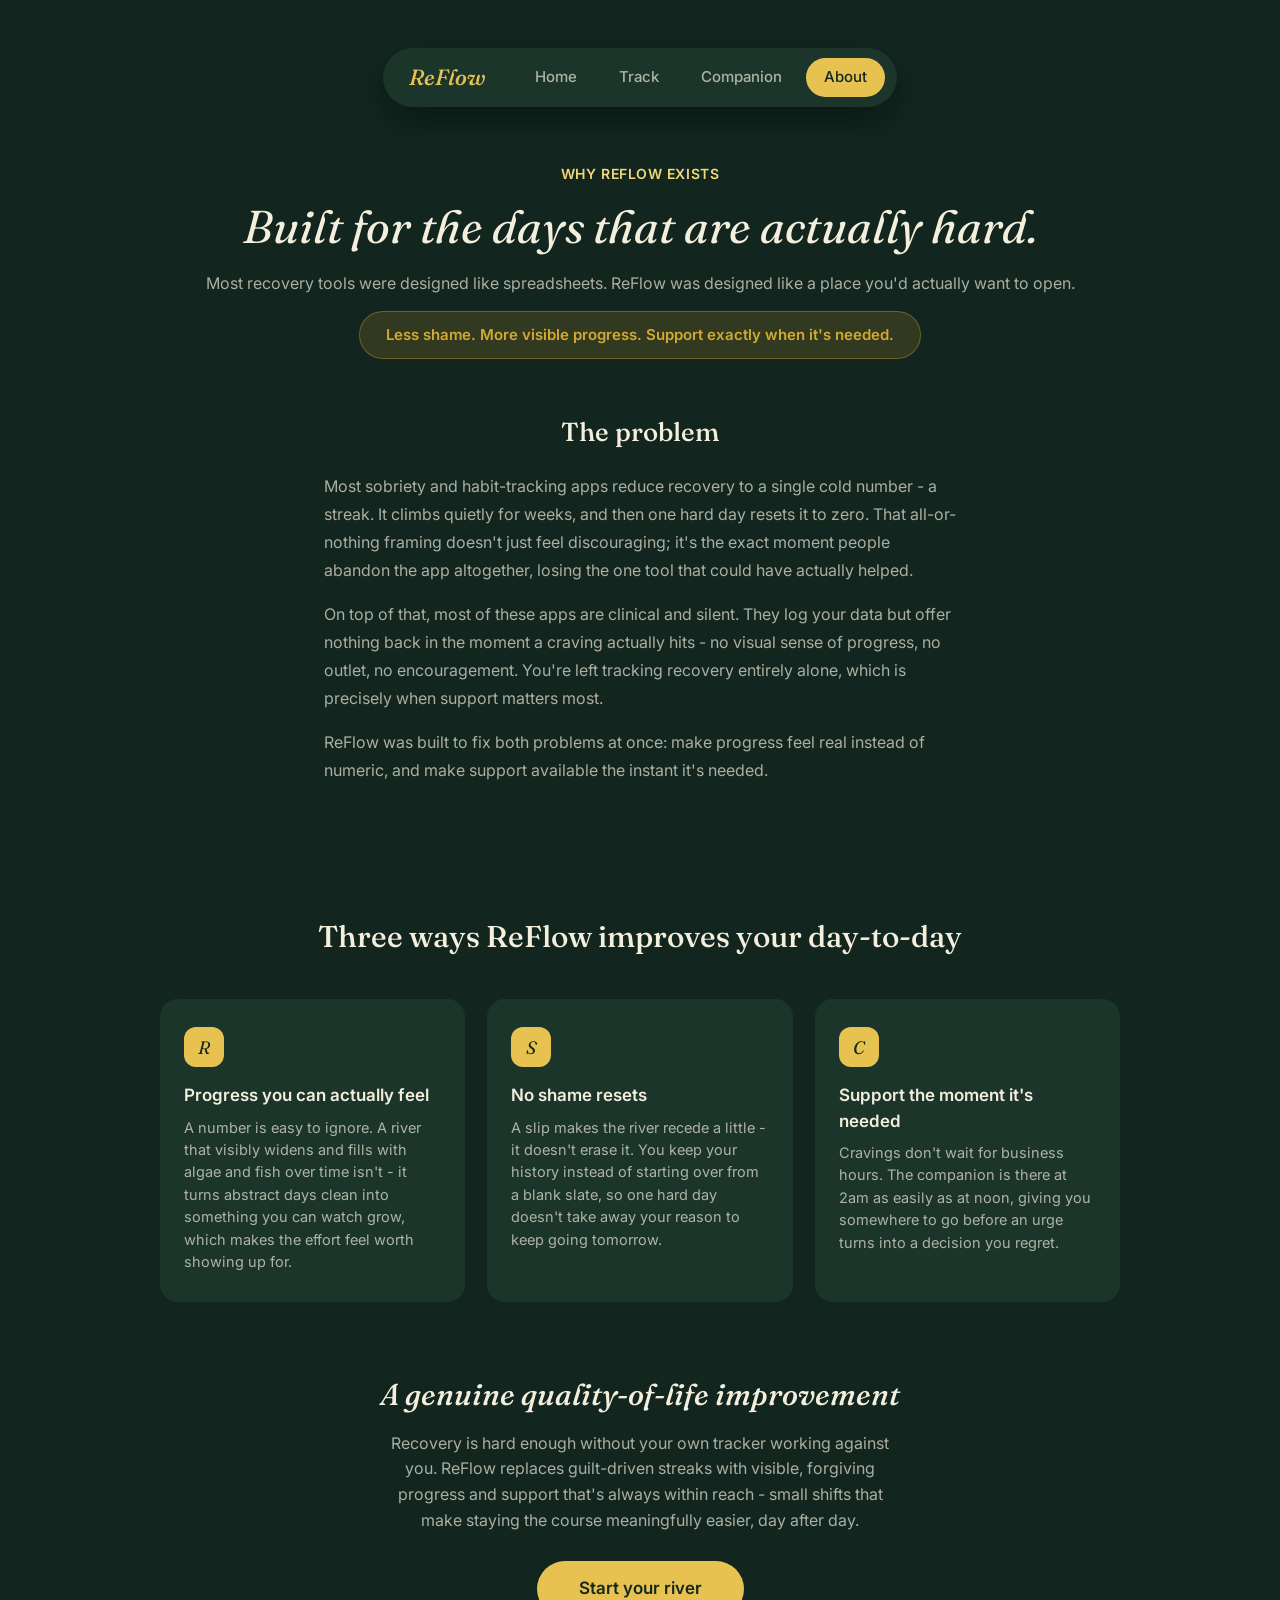
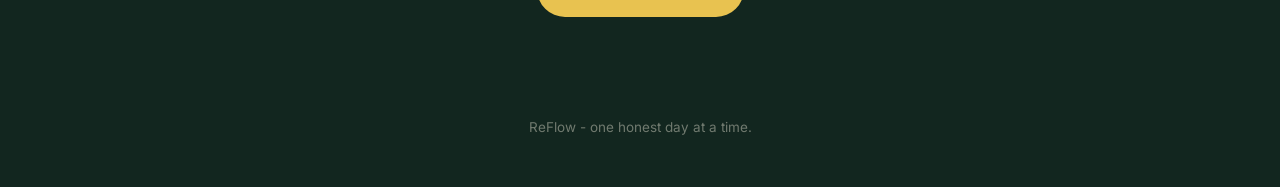
==== about.html @ 415fe125 "Deleted useless assets/ folder and added about.html to clearly state all QoL improvements" ====
<!DOCTYPE html>
<html lang="en">
<head>
    <meta charset="UTF-8">
    <meta name="viewport" content="width=device-width, initial-scale=1.0">
    <title>ReFlow - About</title>
    <link rel="icon" href="data:,">
    <link rel="stylesheet" href="style.css">
</head>
<body>
    <header class="wrap">
        <div class="nav-pill">
            <a class="brand" href="index.html">ReFlow</a>
            <nav>
                <ul>
                    <li><a href="index.html">Home</a></li>
                    <li><a href="track.html">Track</a></li>
                    <li><a href="ai.html">Companion</a></li>
                    <li class="active"><a href="about.html">About</a></li>
                </ul>
            </nav>
        </div>
    </header>

    <section class="tracker-hero wrap">
        <p class="eyebrow">Why ReFlow exists</p>
        <h1 class="chat-title">Built for the days that are actually hard.</h1>
        <p class="reason-line">Most recovery tools were designed like spreadsheets. ReFlow was designed like a place you'd actually want to open.</p>
    </section>

    <div class="qol-banner wrap">
        <p>Less shame. More visible progress. Support exactly when it's needed.</p>
    </div>

    <section class="about-problem wrap">
        <h2>The problem</h2>
        <p>Most sobriety and habit-tracking apps reduce recovery to a single cold number - a streak. It climbs quietly for weeks, and then one hard day resets it to zero. That all-or-nothing framing doesn't just feel discouraging; it's the exact moment people abandon the app altogether, losing the one tool that could have actually helped.</p>
        <p>On top of that, most of these apps are clinical and silent. They log your data but offer nothing back in the moment a craving actually hits - no visual sense of progress, no outlet, no encouragement. You're left tracking recovery entirely alone, which is precisely when support matters most.</p>
        <p>ReFlow was built to fix both problems at once: make progress feel real instead of numeric, and make support available the instant it's needed.</p>
    </section>

    <section class="features wrap">
        <h2>Three ways ReFlow improves your day-to-day</h2>
        <div class="feature-grid">
            <div class="feature-card">
                <div class="icon">R</div>
                <h3>Progress you can actually feel</h3>
                <p>A number is easy to ignore. A river that visibly widens and fills with algae and fish over time isn't - it turns abstract days clean into something you can watch grow, which makes the effort feel worth showing up for.</p>
            </div>
            <div class="feature-card">
                <div class="icon">S</div>
                <h3>No shame resets</h3>
                <p>A slip makes the river recede a little - it doesn't erase it. You keep your history instead of starting over from a blank slate, so one hard day doesn't take away your reason to keep going tomorrow.</p>
            </div>
            <div class="feature-card">
                <div class="icon">C</div>
                <h3>Support the moment it's needed</h3>
                <p>Cravings don't wait for business hours. The companion is there at 2am as easily as at noon, giving you somewhere to go before an urge turns into a decision you regret.</p>
            </div>
        </div>
    </section>

    <section class="about-closing wrap">
        <h2>A genuine quality-of-life improvement</h2>
        <p>Recovery is hard enough without your own tracker working against you. ReFlow replaces guilt-driven streaks with visible, forgiving progress and support that's always within reach - small shifts that make staying the course meaningfully easier, day after day.</p>
        <a class="cta-button" href="index.html">Start your river</a>
    </section>

    <footer>ReFlow - one honest day at a time.</footer>
</body>
</html>
---- style.css ----
@import url('https://fonts.googleapis.com/css2?family=Fraunces:ital,opsz,wght@0,9..144,300..700;1,9..144,400..600&family=Inter:wght@400;500;600;700&family=IBM+Plex+Mono:wght@500;600&display=swap');

:root {
    --paper: #12261f;
    --paper-deep: #1b352b;
    --ink: #f4efdd;
    --ink-soft: rgba(244, 239, 221, 0.68);
    --ink-faint: rgba(244, 239, 221, 0.42);
    --ink-on-accent: #14281f;
    --river-deep: #e8c250;
    --river-mid: #f2d879;
    --river-light: #f8e9b8;
    --ember: #d3a930;
    --ember-soft: rgba(211, 169, 48, 0.16);
    --line: rgba(244, 239, 221, 0.16);
    --radius-lg: 28px;
    --radius-md: 18px;
    --max-w: 960px;
}

* {
    margin: 0;
    padding: 0;
    box-sizing: border-box;
}

body {
    background: var(--paper);
    color: var(--ink);
    font-family: "Inter", sans-serif;
    line-height: 1.5;
    -webkit-font-smoothing: antialiased;
    overflow-x: hidden;
}

.wrap {
    max-width: var(--max-w);
    margin: 0 auto;
    padding: 0 24px;
}

/* ---------- header ---------- */

header {
    padding: 0;
}

.nav-pill {
    display: flex;
    align-items: center;
    gap: 32px;
    width: fit-content;
    max-width: 100%;
    margin: 48px auto 0;
    background: var(--paper-deep);
    padding: 10px 12px 10px 26px;
    border-radius: 999px;
    box-shadow: 0 14px 34px rgba(0, 0, 0, 0.35);
    position: sticky;
    top: 24px;
    z-index: 30;
    flex-wrap: wrap;
    justify-content: center;
}

.brand {
    font-family: "Fraunces", serif;
    font-style: italic;
    font-weight: 500;
    font-size: 22px;
    color: var(--river-deep);
    text-decoration: none;
    white-space: nowrap;
}

nav ul {
    display: flex;
    gap: 6px;
    list-style: none;
}

nav a {
    display: inline-block;
    padding: 8px 18px;
    border-radius: 999px;
    text-decoration: none;
    color: var(--ink-soft);
    font-weight: 500;
    font-size: 15px;
    transition: background 0.2s ease, color 0.2s ease;
}

nav a:hover {
    background: rgba(244, 239, 221, 0.08);
    color: var(--ink);
}

nav li.active a {
    background: var(--river-deep);
    color: var(--ink-on-accent);
}

/* ---------- hero ---------- */

.hero {
    padding: 72px 0 30px;
    display: grid;
    grid-template-columns: 1.15fr 0.85fr;
    align-items: center;
    gap: 40px;
    text-align: left;
}

.hero-visual {
    justify-self: center;
}

.hero-visual svg {
    width: 100%;
    max-width: 300px;
    height: auto;
}

.hero h1 {
    font-family: "Fraunces", serif;
    font-weight: 400;
    font-size: clamp(38px, 6vw, 66px);
    line-height: 1.05;
    letter-spacing: -0.01em;
    color: var(--ink);
}

.hero h1 em {
    color: var(--river-deep);
    font-style: italic;
}

.hero p {
    margin-top: 18px;
    font-size: 18px;
    color: var(--ink-soft);
    max-width: 440px;
}

.resume-banner {
    margin: 18px 0 0;
    display: inline-block;
    background: var(--ember-soft);
    border: 1px solid rgba(193, 102, 46, 0.35);
    color: var(--ember);
    padding: 9px 20px;
    border-radius: 999px;
    font-size: 14px;
    font-weight: 500;
}

.resume-banner a {
    color: var(--ember);
    text-decoration: underline;
}

/* ---------- form card ---------- */

.start-form {
    margin-top: 48px;
}

.form-card {
    background: var(--paper-deep);
    border-radius: var(--radius-lg);
    padding: 40px clamp(20px, 5vw, 56px);
    display: flex;
    flex-direction: column;
    gap: 26px;
}

.form-card h2 {
    font-family: "Fraunces", serif;
    font-weight: 500;
    font-size: 24px;
    text-align: center;
}

.field-row {
    display: flex;
    gap: 24px;
    flex-wrap: wrap;
}

.field {
    flex: 1 1 240px;
    text-align: left;
}

.field label {
    display: block;
    font-size: 14px;
    font-weight: 600;
    color: var(--ink-soft);
    margin-bottom: 8px;
}

.field input {
    width: 100%;
    padding: 14px 18px;
    border-radius: var(--radius-md);
    border: 1.5px solid var(--line);
    background: var(--paper);
    font-family: "Inter", sans-serif;
    font-size: 16px;
    color: var(--ink);
}

.field input::placeholder {
    color: var(--ink-faint);
}

.field input:focus {
    outline: none;
    border-color: var(--river-mid);
    box-shadow: 0 0 0 3px rgba(62, 122, 115, 0.15);
}

.cta-button {
    align-self: center;
    background: var(--river-deep);
    color: var(--ink-on-accent);
    border: none;
    padding: 15px 42px;
    border-radius: 999px;
    font-size: 17px;
    font-weight: 600;
    font-family: "Inter", sans-serif;
    cursor: pointer;
    transition: transform 0.2s ease, background 0.2s ease;
}

.cta-button:hover {
    background: var(--river-mid);
    transform: translateY(-2px);
}

.cta-button:focus-visible,
.field input:focus-visible {
    outline: 2px solid var(--river-deep);
    outline-offset: 2px;
}

/* ---------- features ---------- */

.features {
    padding: 80px 0 60px;
}

.features h2 {
    font-family: "Fraunces", serif;
    font-weight: 500;
    font-size: 30px;
    text-align: center;
    margin-bottom: 40px;
}

.feature-grid {
    display: grid;
    grid-template-columns: repeat(3, 1fr);
    gap: 22px;
}

.feature-card {
    background: var(--paper-deep);
    border-radius: var(--radius-md);
    padding: 28px 24px;
    text-align: left;
}

.feature-card .icon {
    width: 40px;
    height: 40px;
    border-radius: 12px;
    background: var(--river-deep);
    color: var(--ink-on-accent);
    display: flex;
    align-items: center;
    justify-content: center;
    font-family: "Fraunces", serif;
    font-style: italic;
    font-size: 18px;
    margin-bottom: 16px;
}

.feature-card h3 {
    font-size: 17px;
    font-weight: 600;
    margin-bottom: 8px;
}

.feature-card p {
    font-size: 14.5px;
    color: var(--ink-soft);
    line-height: 1.55;
}

footer {
    text-align: center;
    padding: 30px 0 50px;
    color: var(--ink-faint);
    font-size: 13.5px;
}

/* ---------- tracker page ---------- */

.tracker-hero {
    padding: 56px 0 10px;
    text-align: center;
}

.eyebrow {
    font-size: 14px;
    font-weight: 600;
    letter-spacing: 0.04em;
    text-transform: uppercase;
    color: var(--river-mid);
}

#addiction-name {
    font-family: "Fraunces", serif;
    font-weight: 400;
    font-style: italic;
    font-size: clamp(30px, 5.5vw, 46px);
    margin-top: 8px;
}

.reason-line {
    margin-top: 10px;
    color: var(--ink-soft);
    font-size: 16px;
}

.stat-row {
    display: flex;
    justify-content: center;
    align-items: flex-end;
    gap: clamp(18px, 5vw, 48px);
    margin: 42px 0 8px;
    flex-wrap: wrap;
}

.stat {
    text-align: center;
}

.stat .num {
    font-family: "IBM Plex Mono", monospace;
    font-weight: 600;
    font-variant-numeric: tabular-nums;
    color: var(--river-deep);
}

.stat.primary .num {
    font-size: clamp(56px, 12vw, 96px);
    line-height: 1;
}

.stat.secondary .num {
    font-size: clamp(26px, 5vw, 34px);
    color: var(--ink);
}

.stat .unit {
    display: block;
    margin-top: 6px;
    font-size: 13px;
    font-weight: 600;
    letter-spacing: 0.05em;
    text-transform: uppercase;
    color: var(--ink-faint);
}

/* ---------- full-bleed river band ---------- */

.river-band {
    width: 100vw;
    position: relative;
    left: 50%;
    transform: translateX(-50%);
    margin-top: 70px;
    padding: 50px 0 44px;
    display: flex;
    flex-direction: column;
    align-items: center;
}

.river-band-inner {
    text-align: center;
}

.river-band-inner h2 {
    font-family: "Fraunces", serif;
    font-weight: 500;
    font-size: 22px;
}

.river-message {
    margin-top: 6px;
    color: var(--river-mid);
    font-size: 15px;
    min-height: 20px;
}

.river-svg-full {
    width: 100%;
    height: clamp(280px, 42vh, 460px);
    display: block;
    margin: 30px 0;
}

#riverPath {
    transition: stroke-width 1s ease;
}

#riverGlow {
    transition: stroke-width 1s ease;
}

.milestone {
    transition: opacity 1.4s ease;
}

@keyframes riverFlowMotion {
    to {
        stroke-dashoffset: -60;
    }
}

#riverFlow {
    animation: riverFlowMotion 3.5s linear infinite;
}

@media (prefers-reduced-motion: reduce) {
    #riverFlow {
        animation: none;
    }
}

.river-band-inner .river-footer-note {
    font-size: 13.5px;
    color: var(--ink-faint);
    max-width: 420px;
    margin: 0 auto;
}

.river-band-inner .slip-button {
    margin-top: 16px;
}

.slip-button {
    background: transparent;
    color: var(--ember);
    border: 1.5px solid var(--ember);
    padding: 10px 26px;
    border-radius: 999px;
    font-size: 14px;
    font-weight: 600;
    cursor: pointer;
    transition: background 0.2s ease, color 0.2s ease;
}

.slip-button:hover {
    background: var(--ember);
    color: var(--paper);
}

/* ---------- chat / companion page ---------- */

.chat-title {
    font-family: "Fraunces", serif;
    font-weight: 400;
    font-style: italic;
    font-size: clamp(30px, 5.5vw, 46px);
    margin-top: 8px;
}

.sr-only {
    position: absolute;
    width: 1px;
    height: 1px;
    overflow: hidden;
    clip: rect(0, 0, 0, 0);
    white-space: nowrap;
}

.chat-section {
    padding: 36px 0 70px;
}

.chat-card {
    background: var(--paper-deep);
    border-radius: var(--radius-lg);
    padding: clamp(16px, 3vw, 28px);
    display: flex;
    flex-direction: column;
}

.chat-messages {
    display: flex;
    flex-direction: column;
    gap: 12px;
    height: min(48vh, 460px);
    min-height: 260px;
    overflow-y: auto;
    padding: 8px 6px 12px;
    scroll-behavior: smooth;
}

.msg {
    max-width: 75%;
    padding: 12px 18px;
    border-radius: 20px;
    font-size: 15px;
    line-height: 1.5;
    white-space: pre-wrap;
    word-break: break-word;
}

.msg-ai {
    align-self: flex-start;
    background: var(--paper);
    color: var(--ink);
    border-bottom-left-radius: 6px;
}

.msg-user {
    align-self: flex-end;
    background: var(--river-deep);
    color: var(--ink-on-accent);
    border-bottom-right-radius: 6px;
}

@keyframes msgEnter {
    from {
        opacity: 0;
        transform: translateY(6px);
    }
    to {
        opacity: 1;
        transform: translateY(0);
    }
}

.msg-enter {
    animation: msgEnter 0.25s ease;
}

.chat-typing {
    align-self: flex-start;
    display: flex;
    gap: 5px;
    padding: 12px 16px;
    margin: 0 6px 8px;
}

.chat-typing span {
    width: 7px;
    height: 7px;
    border-radius: 50%;
    background: var(--ink-faint);
    animation: typingBounce 1.1s ease-in-out infinite;
}

.chat-typing span:nth-child(2) {
    animation-delay: 0.15s;
}

.chat-typing span:nth-child(3) {
    animation-delay: 0.3s;
}

@keyframes typingBounce {
    0%, 60%, 100% {
        transform: translateY(0);
        opacity: 0.5;
    }
    30% {
        transform: translateY(-5px);
        opacity: 1;
    }
}

.chat-input-row {
    display: flex;
    gap: 10px;
    margin-top: 10px;
    padding-top: 14px;
    border-top: 1px solid var(--line);
}

.chat-input-row input {
    flex: 1;
    padding: 13px 18px;
    border-radius: 999px;
    border: 1.5px solid var(--line);
    background: var(--paper);
    color: var(--ink);
    font-family: "Inter", sans-serif;
    font-size: 15px;
}

.chat-input-row input::placeholder {
    color: var(--ink-faint);
}

.chat-input-row input:focus {
    outline: none;
    border-color: var(--river-mid);
    box-shadow: 0 0 0 3px rgba(232, 194, 80, 0.15);
}

.send-button {
    background: var(--river-deep);
    color: var(--ink-on-accent);
    border: none;
    padding: 0 26px;
    border-radius: 999px;
    font-size: 15px;
    font-weight: 600;
    font-family: "Inter", sans-serif;
    cursor: pointer;
    transition: background 0.2s ease, transform 0.2s ease;
}

.send-button:hover {
    background: var(--river-mid);
    transform: translateY(-1px);
}

.chat-actions {
    display: flex;
    align-items: center;
    justify-content: space-between;
    gap: 14px;
    margin-top: 14px;
    flex-wrap: wrap;
}

.clear-button {
    background: transparent;
    color: var(--ink-soft);
    border: 1.5px solid var(--line);
    padding: 8px 18px;
    border-radius: 999px;
    font-size: 13.5px;
    font-weight: 600;
    cursor: pointer;
    transition: background 0.2s ease, color 0.2s ease;
}

.clear-button:hover {
    background: rgba(244, 239, 221, 0.08);
    color: var(--ink);
}

.chat-disclaimer {
    font-size: 12.5px;
    color: var(--ink-faint);
}

.send-button:focus-visible,
.clear-button:focus-visible,
.chat-input-row input:focus-visible {
    outline: 2px solid var(--river-deep);
    outline-offset: 2px;
}

/* ---------- responsive ---------- */

@media (max-width: 720px) {
    .feature-grid {
        grid-template-columns: 1fr;
    }
    .field-row {
        flex-direction: column;
        gap: 18px;
    }
    .hero {
        grid-template-columns: 1fr;
        text-align: center;
        padding-top: 44px;
    }
    .hero-text p,
    .hero-text .resume-banner {
        margin-left: auto;
        margin-right: auto;
    }
    .hero-visual {
        order: -1;
    }
    .hero-visual svg {
        max-width: 200px;
    }
    .tracker-hero {
        padding-top: 40px;
    }
    .river-band {
        margin-top: 44px;
        padding: 36px 0 32px;
    }
    .river-svg-full {
        height: clamp(220px, 34vh, 320px);
        margin: 22px 0;
    }
    .stat-row {
        justify-content: center;
    }
    .stat {
        text-align: center;
    }
    .nav-pill {
        margin-top: 28px;
        gap: 18px;
    }
}

/* ---------- about page ---------- */

.qol-banner {
    text-align: center;
    margin: 6px auto 44px;
}

.qol-banner p {
    display: inline-block;
    background: var(--ember-soft);
    border: 1px solid rgba(211, 169, 48, 0.35);
    color: var(--ember);
    padding: 12px 26px;
    border-radius: 999px;
    font-size: 15px;
    font-weight: 600;
    max-width: 90%;
}

.about-problem {
    max-width: 680px;
    margin: 0 auto;
    padding: 10px 24px 50px;
}

.about-problem h2 {
    font-family: "Fraunces", serif;
    font-weight: 500;
    font-size: 26px;
    text-align: center;
    margin-bottom: 20px;
}

.about-problem p {
    color: var(--ink-soft);
    font-size: 16px;
    line-height: 1.75;
    margin-bottom: 16px;
}

.about-problem p:last-child {
    margin-bottom: 0;
}

.about-closing {
    text-align: center;
    padding: 10px 0 70px;
}

.about-closing h2 {
    font-family: "Fraunces", serif;
    font-weight: 500;
    font-style: italic;
    font-size: clamp(24px, 4vw, 30px);
}

.about-closing p {
    margin: 14px auto 0;
    color: var(--ink-soft);
    max-width: 520px;
    font-size: 16px;
    line-height: 1.6;
}

.about-closing .cta-button {
    display: inline-block;
    margin-top: 28px;
    text-decoration: none;
}
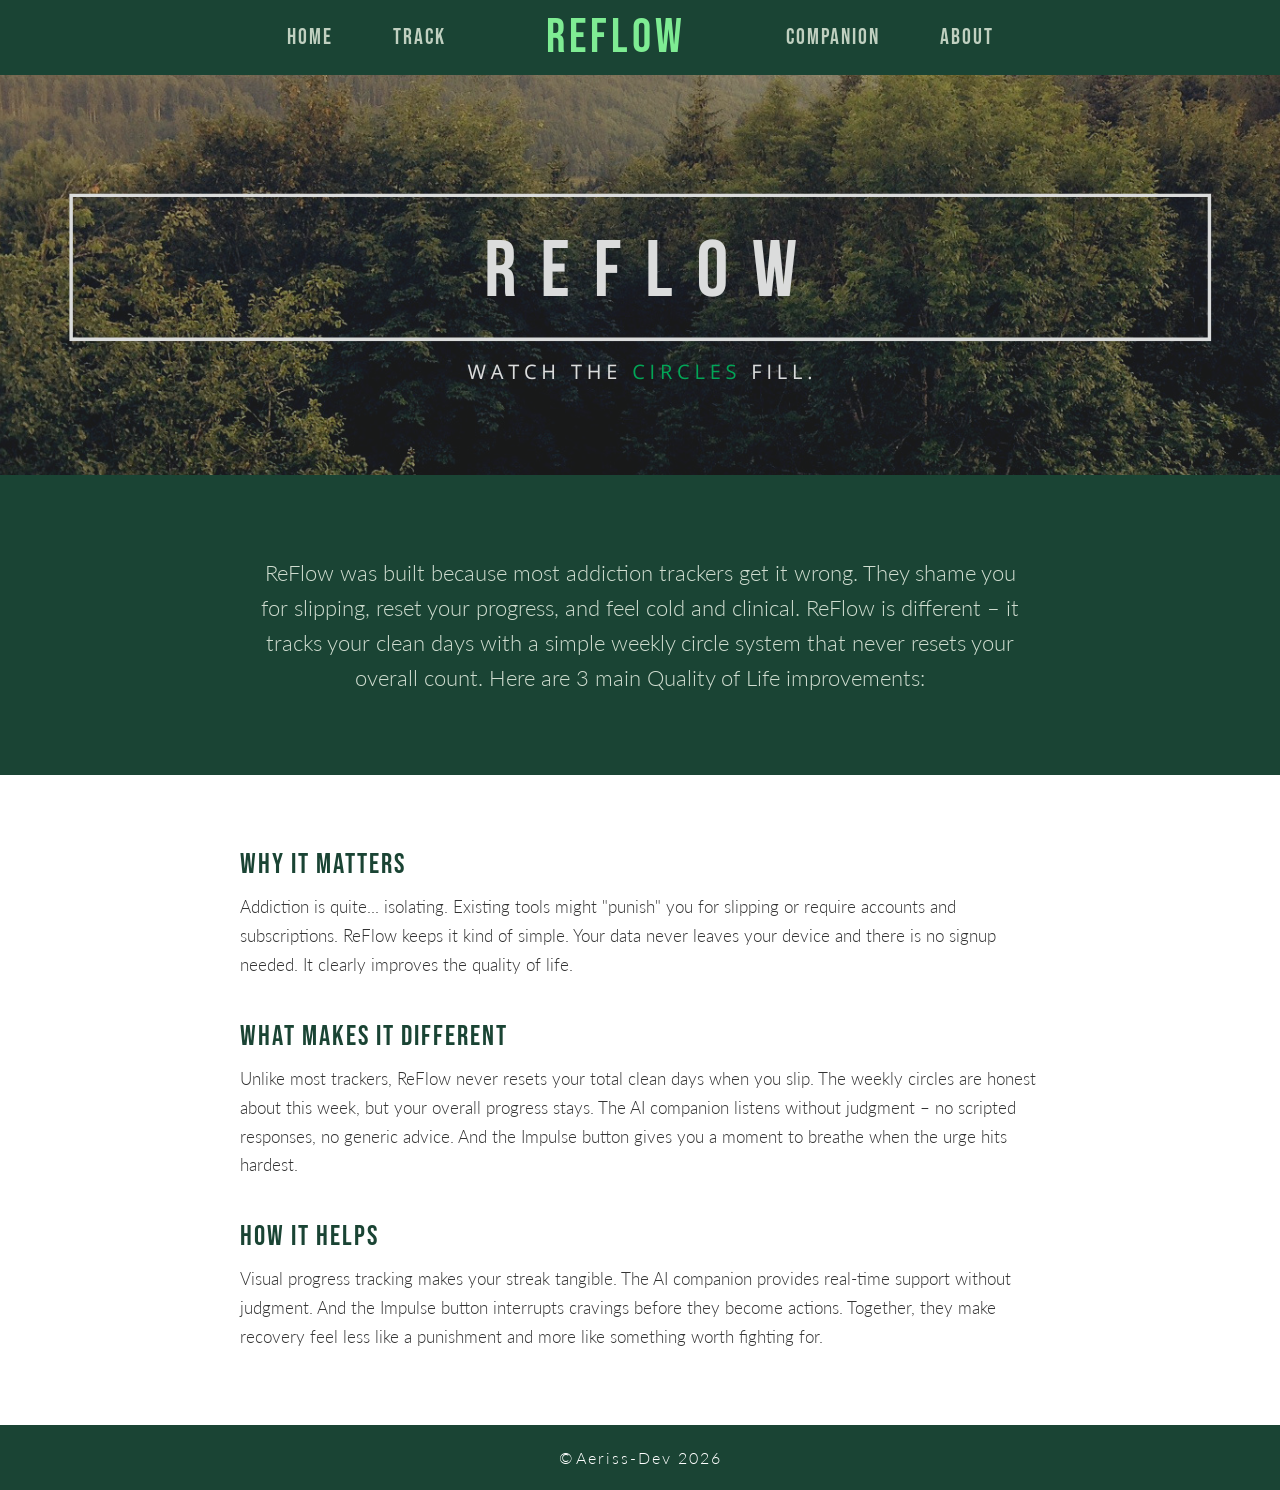
==== commit a307b6b2: "Completely changed the app UI, did it fully by myself without any AI usage. added circles for day co" ====
--- a/about.html
+++ b/about.html
@@ -4,68 +4,46 @@
     <meta charset="UTF-8">
     <meta name="viewport" content="width=device-width, initial-scale=1.0">
     <title>ReFlow - About</title>
-    <link rel="icon" href="data:,">
     <link rel="stylesheet" href="style.css">
 </head>
 <body>
-    <header class="wrap">
-        <div class="nav-pill">
-            <a class="brand" href="index.html">ReFlow</a>
-            <nav>
-                <ul>
-                    <li><a href="index.html">Home</a></li>
-                    <li><a href="track.html">Track</a></li>
-                    <li><a href="ai.html">Companion</a></li>
-                    <li class="active"><a href="about.html">About</a></li>
-                </ul>
-            </nav>
-        </div>
-    </header>
-
-    <section class="tracker-hero wrap">
-        <p class="eyebrow">Why ReFlow exists</p>
-        <h1 class="chat-title">Built for the days that are actually hard.</h1>
-        <p class="reason-line">Most recovery tools were designed like spreadsheets. ReFlow was designed like a place you'd actually want to open.</p>
-    </section>
-
-    <div class="qol-banner wrap">
-        <p>Less shame. More visible progress. Support exactly when it's needed.</p>
+    <nav>
+        <ul class="left-nav">
+            <li><a href="index.html">Home</a></li>
+            <li><a href="track.html">Track</a></li>
+        </ul>
+        <p><a href="index.html" class = "logo">REFLOW</a></p>
+        <ul class="right-nav">
+            <li><a href="ai.html">Companion</a></li>
+            <li><a href="about.html">About</a></li>
+        </ul>
+    </nav>
+    <div class="photo-container">
+        <img src="assets/addiction.png" alt="addiction banner">
     </div>
-
-    <section class="about-problem wrap">
-        <h2>The problem</h2>
-        <p>Most sobriety and habit-tracking apps reduce recovery to a single cold number - a streak. It climbs quietly for weeks, and then one hard day resets it to zero. That all-or-nothing framing doesn't just feel discouraging; it's the exact moment people abandon the app altogether, losing the one tool that could have actually helped.</p>
-        <p>On top of that, most of these apps are clinical and silent. They log your data but offer nothing back in the moment a craving actually hits - no visual sense of progress, no outlet, no encouragement. You're left tracking recovery entirely alone, which is precisely when support matters most.</p>
-        <p>ReFlow was built to fix both problems at once: make progress feel real instead of numeric, and make support available the instant it's needed.</p>
-    </section>
-
-    <section class="features wrap">
-        <h2>Three ways ReFlow improves your day-to-day</h2>
-        <div class="feature-grid">
-            <div class="feature-card">
-                <div class="icon">R</div>
-                <h3>Progress you can actually feel</h3>
-                <p>A number is easy to ignore. A river that visibly widens and fills with algae and fish over time isn't - it turns abstract days clean into something you can watch grow, which makes the effort feel worth showing up for.</p>
+    <div class="first-box">
+        <p class="description">
+            ReFlow was built because most addiction trackers get it wrong. They shame you for slipping, reset your progress, and feel cold and clinical. ReFlow is different – it tracks your clean days with a simple weekly circle system that never resets your overall count. Here are 3 main Quality of Life improvements:
+        </p>
+    </div>
+    <div class="second-box-about">
+        <div class="about-content">
+            <div class="about-section">
+                <h3>Why It Matters</h3>
+                <p>Addiction is quite... isolating. Existing tools might "punish" you for slipping or require accounts and subscriptions. ReFlow keeps it kind of simple. Your data never leaves your device and there is no signup needed. It clearly improves the quality of life.</p>
             </div>
-            <div class="feature-card">
-                <div class="icon">S</div>
-                <h3>No shame resets</h3>
-                <p>A slip makes the river recede a little - it doesn't erase it. You keep your history instead of starting over from a blank slate, so one hard day doesn't take away your reason to keep going tomorrow.</p>
+            <div class="about-section">
+                <h3>What Makes It Different</h3>
+                <p>Unlike most trackers, ReFlow never resets your total clean days when you slip. The weekly circles are honest about this week, but your overall progress stays. The AI companion listens without judgment – no scripted responses, no generic advice. And the Impulse button gives you a moment to breathe when the urge hits hardest.</p>
             </div>
-            <div class="feature-card">
-                <div class="icon">C</div>
-                <h3>Support the moment it's needed</h3>
-                <p>Cravings don't wait for business hours. The companion is there at 2am as easily as at noon, giving you somewhere to go before an urge turns into a decision you regret.</p>
+            <div class="about-section">
+                <h3>How It Helps</h3>
+                <p>Visual progress tracking makes your streak tangible. The AI companion provides real-time support without judgment. And the Impulse button interrupts cravings before they become actions. Together, they make recovery feel less like a punishment and more like something worth fighting for.</p>
             </div>
         </div>
-    </section>
-
-    <section class="about-closing wrap">
-        <h2>A genuine quality-of-life improvement</h2>
-        <p>Recovery is hard enough without your own tracker working against you. ReFlow replaces guilt-driven streaks with visible, forgiving progress and support that's always within reach - small shifts that make staying the course meaningfully easier, day after day.</p>
-        <a class="cta-button" href="index.html">Start your river</a>
-    </section>
-
-    <footer>ReFlow - one honest day at a time.</footer>
+    </div>
+    <footer>
+        &copy;&nbsp; <a href="https://github.com/aerissdev-dotcom" class="footer-a">Aeriss-Dev 2026</a>
+    </footer>
 </body>
 </html>
--- a/style.css
+++ b/style.css
@@ -1,22 +1,5 @@
-@import url('https://fonts.googleapis.com/css2?family=Fraunces:ital,opsz,wght@0,9..144,300..700;1,9..144,400..600&family=Inter:wght@400;500;600;700&family=IBM+Plex+Mono:wght@500;600&display=swap');
-
-:root {
-    --paper: #12261f;
-    --paper-deep: #1b352b;
-    --ink: #f4efdd;
-    --ink-soft: rgba(244, 239, 221, 0.68);
-    --ink-faint: rgba(244, 239, 221, 0.42);
-    --ink-on-accent: #14281f;
-    --river-deep: #e8c250;
-    --river-mid: #f2d879;
-    --river-light: #f8e9b8;
-    --ember: #d3a930;
-    --ember-soft: rgba(211, 169, 48, 0.16);
-    --line: rgba(244, 239, 221, 0.16);
-    --radius-lg: 28px;
-    --radius-md: 18px;
-    --max-w: 960px;
-}
+@import url('https://fonts.googleapis.com/css2?family=Bebas+Neue&display=swap');
+@import url('https://fonts.googleapis.com/css2?family=Lato:ital,wght@0,100;0,300;0,400;0,700;0,900;1,100;1,300;1,400;1,700;1,900&display=swap');
 
 * {
     margin: 0;
@@ -25,767 +8,496 @@
 }
 
 body {
-    background: var(--paper);
-    color: var(--ink);
-    font-family: "Inter", sans-serif;
-    line-height: 1.5;
-    -webkit-font-smoothing: antialiased;
-    overflow-x: hidden;
-}
-
-.wrap {
-    max-width: var(--max-w);
-    margin: 0 auto;
-    padding: 0 24px;
-}
-
-/* ---------- header ---------- */
-
-header {
-    padding: 0;
-}
-
-.nav-pill {
-    display: flex;
-    align-items: center;
-    gap: 32px;
-    width: fit-content;
-    max-width: 100%;
-    margin: 48px auto 0;
-    background: var(--paper-deep);
-    padding: 10px 12px 10px 26px;
-    border-radius: 999px;
-    box-shadow: 0 14px 34px rgba(0, 0, 0, 0.35);
-    position: sticky;
-    top: 24px;
-    z-index: 30;
+    background-color: #0f1a14;
+}
+
+nav {
+    width: 100%;
+    height: 75px;
+    background-color: #1a4434;
+    display: flex;
+    flex-direction: row;
+    justify-content: center;
+    align-items: center;
+    text-align: center;
+}
+
+.logo {
+    font-family: "Bebas Neue", sans-serif;
+    font-weight: 400;
+    font-style: normal;
+    color: rgb(126, 236, 147);
+    font-size: 48px;
+    justify-self: flex-start;
+    margin: 0 100px 0 100px;
+    letter-spacing: 4px;
+}
+
+.photo-container {
+    display: flex;
+}
+
+.photo-container img {
+    flex: 1;
+    width: 100%;
+    height: 400px;
+    object-fit: cover;
+    opacity: 0.85;
+}
+
+.first-box {
+    display: flex;
+    flex-direction: column;
+    justify-content: center;
+    align-items: center;
+    text-align: center;
+    width: 100%;
+    height: 300px;
+    padding: 80px 20%;
+    background-color: #1a4434;
+}
+
+.second-box {
+    display: flex;
+    width: 100%;
+    height: 550px;
+    padding: 80px 10%;
+    background-color: white;
+    flex-direction: column;
+    align-items: center;
+    gap: 50px;
+}
+
+.second-box-about {
+  display: flex;
+    width: 100%;
+    height: 650px;
+    padding: 30px 10%;
+    background-color: white;
+    flex-direction: column;
+    align-items: center;
+    justify-content: center;
+    gap: 50px;
+}
+
+.second-box-ai {
+  display: flex;
+    width: 100%;
+    height: 700px;
+    padding: 30px 10%;
+    background-color: white;
+    flex-direction: column;
+    align-items: center;
+}
+
+.description {
+    color: #d0ddd0;
+    text-align: center;
+    font-family: "Lato", sans-serif;
+    font-weight: 300;
+    font-style: normal;
+    font-size: 22px;
+    line-height: 1.6;
+    max-width: 800px;
+}
+
+.features {
+    display: flex;
+    flex-direction: row;
+    gap: 40px;
+    justify-content: center;
     flex-wrap: wrap;
-    justify-content: center;
-}
-
-.brand {
-    font-family: "Fraunces", serif;
-    font-style: italic;
-    font-weight: 500;
+}
+
+.feature-card {
+    background-color: #1a4434;
+    border: 1px solid #2a4a30;
+    border-radius: 6px;
+    padding: 40px 30px;
+    width: 300px;
+    height: 300px;
+    text-align: center;
+    display: flex;
+    flex-direction: column;
+    justify-content: center;
+    align-items: center;
+}
+
+.feature-icon {
+    font-size: 40px;
+    color: rgb(126, 236, 147);
+    display: block;
+    margin-bottom: 20px;
+}
+
+.feature-card h3 {
+    font-family: "Bebas Neue", sans-serif;
+    font-size: 26px;
+    font-weight: 400;
+    color: rgb(126, 236, 147);
+    margin-bottom: 15px;
+    letter-spacing: 2px;
+}
+
+.feature-card p {
+    font-family: "Lato", sans-serif;
+    font-size: 16px;
+    font-weight: 300;
+    color: #a0b0a0;
+    letter-spacing: 0.5px;
+}
+
+.cta-button {
+    background-color: #1a4434;
+    color: white;
+    font-family: "Bebas Neue", sans-serif;
+    font-size: 28px;
+    font-weight: 400;
+    padding: 15px 60px;
+    border-radius: 4px;
+    text-decoration: none;
+    letter-spacing: 3px;
+    transition: background-color 0.2s;
+}
+
+.cta-button:hover {
+    background-color: #1e4f3c;
+}
+
+ul {
+    display: flex;
+    flex-direction: row;
+    gap: 60px;
+}
+
+li {
+    list-style: none;
+}
+
+a {
+    text-decoration: none;
+    color: #c0d0c0;
+    font-family: "Bebas Neue", sans-serif;
+    font-weight: 100;
+    font-style: normal;
     font-size: 22px;
-    color: var(--river-deep);
+    letter-spacing: 2px;
+    transition: color 0.2s;
+}
+
+a:hover {
+    color: rgb(126, 236, 147);
+}
+
+footer {
+
+  width: 100%;
+  height: 65px;
+  background-color: #1a4434;
+  font-family: "Lato", sans-serif;
+    font-size: 16px;
+    font-weight: 300;
+    text-align: center;
+    display: flex;
+    color: white;
+    justify-content: center;
+    align-items: center;
+}
+
+.footer-a {
+  font-family: "Lato", sans-serif;
+    font-size: 16px;
+    font-weight: 300;
+    color: white;
+}
+
+.week-circles {
+    display: flex;
+    gap: 20px;
+    justify-content: center;
+}
+
+.circle {
+    width: 50px;
+    height: 50px;
+    border-radius: 50%;
+    border: 2px solid #1a4434;
+    background-color: transparent;
+}
+
+.circle.filled {
+    background-color: rgb(71, 145, 85);
+    border-color: #1a4434;
+}
+
+.streak-info {
+    text-align: center;
+    font-family: "Lato", sans-serif;
+    color: #1a4434;
+    margin-top: 20px;
+}
+
+.streak-count {
+    font-size: 28px;
+    font-weight: 700;
+}
+
+.streak-total {
+    font-size: 16px;
+    font-weight: 300;
+    color: #666;
+    margin-top: 5px;
+}
+
+.action-buttons {
+    display: flex;
+    gap: 20px;
+    justify-content: center;
+    margin-top: 30px;
+}
+
+.slip-btn:hover {
+  background-color: #1a4434;
+  color: white;
+}
+
+.clean-btn {
+    background-color: #1a4434;
+    color: white;
+    font-family: "Bebas Neue", sans-serif;
+    font-size: 28px;
+    font-weight: 400;
+    padding: 15px 60px;
+    border-radius: 4px;
     text-decoration: none;
-    white-space: nowrap;
-}
-
-nav ul {
-    display: flex;
-    gap: 6px;
-    list-style: none;
-}
-
-nav a {
-    display: inline-block;
-    padding: 8px 18px;
-    border-radius: 999px;
-    text-decoration: none;
-    color: var(--ink-soft);
-    font-weight: 500;
+    letter-spacing: 3px;
+    transition: background-color 0.2s;
+    border: none;
+    cursor: pointer;
+}
+
+.clean-btn:hover {
+    background-color: #1e4f3c;
+    color: rgb(126, 236, 147);
+
+}
+
+.slip-btn {
+    background-color: transparent;
+    color: #1a4434;
+    border: 2px solid #1a4434;
+    padding: 12px 30px;
+    border-radius: 4px;
+    font-family: "Bebas Neue", sans-serif;
+    font-size: 20px;
+    letter-spacing: 2px;
+    cursor: pointer;
+}
+
+.impulse-btn {
+    background-color: rgb(77, 182, 96);
+    color: #0f1a14;
+    border: none;
+    padding: 15px 50px;
+    border-radius: 4px;
+    font-family: "Bebas Neue", sans-serif;
+    font-size: 24px;
+    letter-spacing: 3px;
+    cursor: help;
+}
+
+.impulse-btn:hover {
+  background-color: darkred;
+  color: white;
+}
+
+.counter {
+  display: flex;
+  flex-direction: row;
+  gap: 50px;
+  margin-top: 70px;
+  font-family: "Bebas Neue", sans-serif;
+    font-size: 40px;
+    letter-spacing: 3px;
+    color: lightgreen;
+}
+
+span {
+  font-size: 20px;
+  color: white;
+}
+.about-content {
+    max-width: 800px;
+    display: flex;
+    justify-content: center;  
+    align-items: center;
+    flex-direction: column;
+    gap: 40px;
+}
+
+.about-section h3 {
+    font-family: "Bebas Neue", sans-serif;
+    font-size: 28px;
+    font-weight: 400;
+    color: #1a4434;
+    margin-bottom: 12px;
+    letter-spacing: 2px;
+}
+
+.about-section p {
+    font-family: "Lato", sans-serif;
+    font-size: 17px;
+    font-weight: 300;
+    color: #333;
+    line-height: 1.7;
+}
+
+.breathe-overlay {
+    position: fixed;
+    top: 0;
+    left: 0;
+    width: 100%;
+    height: 100vh;
+    background-color: #143629;
+    display: flex;
+    justify-content: center;
+    align-items: center;
+    z-index: 9999;
+    animation: fadeIn 0.8s ease;
+}
+
+.breathe-text {
+    font-family: 'Bebas Neue', sans-serif;
+    font-size: 80px;
+    color: #7f9a8c;
+    letter-spacing: 8px;
+    animation: breathe 10s ease-in-out infinite;
+}
+
+@keyframes fadeIn {
+    from { opacity: 0; }
+    to { opacity: 1; }
+}
+
+@keyframes breathe {
+    0%, 100% { transform: scale(1); }
+    50% { transform: scale(1.2); }
+}
+
+.chat-container {
+    width: 100%;
+    max-width: 750px;
+    height: 100%;
+    display: flex;
+    flex-direction: column;
+}
+
+.chat-messages {
+    flex: 1;
+    overflow-y: auto;
+    display: flex;
+    flex-direction: column;
+    gap: 14px;
+    padding: 25px;
+    background-color: #f8faf8;
+    border: 1px solid #c8d6c8;
+    border-radius: 8px;
+}
+
+.msg {
+    max-width: 70%;
+    padding: 14px 18px;
+    border-radius: 12px;
+    font-family: "Lato", sans-serif;
     font-size: 15px;
-    transition: background 0.2s ease, color 0.2s ease;
-}
-
-nav a:hover {
-    background: rgba(244, 239, 221, 0.08);
-    color: var(--ink);
-}
-
-nav li.active a {
-    background: var(--river-deep);
-    color: var(--ink-on-accent);
-}
-
-/* ---------- hero ---------- */
-
-.hero {
-    padding: 72px 0 30px;
-    display: grid;
-    grid-template-columns: 1.15fr 0.85fr;
-    align-items: center;
-    gap: 40px;
-    text-align: left;
-}
-
-.hero-visual {
-    justify-self: center;
-}
-
-.hero-visual svg {
-    width: 100%;
-    max-width: 300px;
-    height: auto;
-}
-
-.hero h1 {
-    font-family: "Fraunces", serif;
-    font-weight: 400;
-    font-size: clamp(38px, 6vw, 66px);
-    line-height: 1.05;
-    letter-spacing: -0.01em;
-    color: var(--ink);
-}
-
-.hero h1 em {
-    color: var(--river-deep);
-    font-style: italic;
-}
-
-.hero p {
-    margin-top: 18px;
-    font-size: 18px;
-    color: var(--ink-soft);
-    max-width: 440px;
-}
-
-.resume-banner {
-    margin: 18px 0 0;
-    display: inline-block;
-    background: var(--ember-soft);
-    border: 1px solid rgba(193, 102, 46, 0.35);
-    color: var(--ember);
-    padding: 9px 20px;
-    border-radius: 999px;
-    font-size: 14px;
-    font-weight: 500;
-}
-
-.resume-banner a {
-    color: var(--ember);
-    text-decoration: underline;
-}
-
-/* ---------- form card ---------- */
-
-.start-form {
-    margin-top: 48px;
-}
-
-.form-card {
-    background: var(--paper-deep);
-    border-radius: var(--radius-lg);
-    padding: 40px clamp(20px, 5vw, 56px);
-    display: flex;
-    flex-direction: column;
-    gap: 26px;
-}
-
-.form-card h2 {
-    font-family: "Fraunces", serif;
-    font-weight: 500;
-    font-size: 24px;
-    text-align: center;
-}
-
-.field-row {
-    display: flex;
-    gap: 24px;
-    flex-wrap: wrap;
-}
-
-.field {
-    flex: 1 1 240px;
-    text-align: left;
-}
-
-.field label {
-    display: block;
-    font-size: 14px;
-    font-weight: 600;
-    color: var(--ink-soft);
-    margin-bottom: 8px;
-}
-
-.field input {
-    width: 100%;
-    padding: 14px 18px;
-    border-radius: var(--radius-md);
-    border: 1.5px solid var(--line);
-    background: var(--paper);
-    font-family: "Inter", sans-serif;
-    font-size: 16px;
-    color: var(--ink);
-}
-
-.field input::placeholder {
-    color: var(--ink-faint);
-}
-
-.field input:focus {
-    outline: none;
-    border-color: var(--river-mid);
-    box-shadow: 0 0 0 3px rgba(62, 122, 115, 0.15);
-}
-
-.cta-button {
-    align-self: center;
-    background: var(--river-deep);
-    color: var(--ink-on-accent);
-    border: none;
-    padding: 15px 42px;
-    border-radius: 999px;
-    font-size: 17px;
-    font-weight: 600;
-    font-family: "Inter", sans-serif;
-    cursor: pointer;
-    transition: transform 0.2s ease, background 0.2s ease;
-}
-
-.cta-button:hover {
-    background: var(--river-mid);
-    transform: translateY(-2px);
-}
-
-.cta-button:focus-visible,
-.field input:focus-visible {
-    outline: 2px solid var(--river-deep);
-    outline-offset: 2px;
-}
-
-/* ---------- features ---------- */
-
-.features {
-    padding: 80px 0 60px;
-}
-
-.features h2 {
-    font-family: "Fraunces", serif;
-    font-weight: 500;
-    font-size: 30px;
-    text-align: center;
-    margin-bottom: 40px;
-}
-
-.feature-grid {
-    display: grid;
-    grid-template-columns: repeat(3, 1fr);
-    gap: 22px;
-}
-
-.feature-card {
-    background: var(--paper-deep);
-    border-radius: var(--radius-md);
-    padding: 28px 24px;
-    text-align: left;
-}
-
-.feature-card .icon {
-    width: 40px;
-    height: 40px;
-    border-radius: 12px;
-    background: var(--river-deep);
-    color: var(--ink-on-accent);
-    display: flex;
-    align-items: center;
-    justify-content: center;
-    font-family: "Fraunces", serif;
-    font-style: italic;
-    font-size: 18px;
-    margin-bottom: 16px;
-}
-
-.feature-card h3 {
-    font-size: 17px;
-    font-weight: 600;
-    margin-bottom: 8px;
-}
-
-.feature-card p {
-    font-size: 14.5px;
-    color: var(--ink-soft);
-    line-height: 1.55;
-}
-
-footer {
-    text-align: center;
-    padding: 30px 0 50px;
-    color: var(--ink-faint);
-    font-size: 13.5px;
-}
-
-/* ---------- tracker page ---------- */
-
-.tracker-hero {
-    padding: 56px 0 10px;
-    text-align: center;
-}
-
-.eyebrow {
-    font-size: 14px;
-    font-weight: 600;
-    letter-spacing: 0.04em;
-    text-transform: uppercase;
-    color: var(--river-mid);
-}
-
-#addiction-name {
-    font-family: "Fraunces", serif;
-    font-weight: 400;
-    font-style: italic;
-    font-size: clamp(30px, 5.5vw, 46px);
-    margin-top: 8px;
-}
-
-.reason-line {
-    margin-top: 10px;
-    color: var(--ink-soft);
-    font-size: 16px;
-}
-
-.stat-row {
-    display: flex;
-    justify-content: center;
-    align-items: flex-end;
-    gap: clamp(18px, 5vw, 48px);
-    margin: 42px 0 8px;
-    flex-wrap: wrap;
-}
-
-.stat {
-    text-align: center;
-}
-
-.stat .num {
-    font-family: "IBM Plex Mono", monospace;
-    font-weight: 600;
-    font-variant-numeric: tabular-nums;
-    color: var(--river-deep);
-}
-
-.stat.primary .num {
-    font-size: clamp(56px, 12vw, 96px);
-    line-height: 1;
-}
-
-.stat.secondary .num {
-    font-size: clamp(26px, 5vw, 34px);
-    color: var(--ink);
-}
-
-.stat .unit {
-    display: block;
-    margin-top: 6px;
-    font-size: 13px;
-    font-weight: 600;
-    letter-spacing: 0.05em;
-    text-transform: uppercase;
-    color: var(--ink-faint);
-}
-
-/* ---------- full-bleed river band ---------- */
-
-.river-band {
-    width: 100vw;
-    position: relative;
-    left: 50%;
-    transform: translateX(-50%);
-    margin-top: 70px;
-    padding: 50px 0 44px;
-    display: flex;
-    flex-direction: column;
-    align-items: center;
-}
-
-.river-band-inner {
-    text-align: center;
-}
-
-.river-band-inner h2 {
-    font-family: "Fraunces", serif;
-    font-weight: 500;
-    font-size: 22px;
-}
-
-.river-message {
-    margin-top: 6px;
-    color: var(--river-mid);
-    font-size: 15px;
-    min-height: 20px;
-}
-
-.river-svg-full {
-    width: 100%;
-    height: clamp(280px, 42vh, 460px);
-    display: block;
-    margin: 30px 0;
-}
-
-#riverPath {
-    transition: stroke-width 1s ease;
-}
-
-#riverGlow {
-    transition: stroke-width 1s ease;
-}
-
-.milestone {
-    transition: opacity 1.4s ease;
-}
-
-@keyframes riverFlowMotion {
-    to {
-        stroke-dashoffset: -60;
-    }
-}
-
-#riverFlow {
-    animation: riverFlowMotion 3.5s linear infinite;
-}
-
-@media (prefers-reduced-motion: reduce) {
-    #riverFlow {
-        animation: none;
-    }
-}
-
-.river-band-inner .river-footer-note {
-    font-size: 13.5px;
-    color: var(--ink-faint);
-    max-width: 420px;
-    margin: 0 auto;
-}
-
-.river-band-inner .slip-button {
-    margin-top: 16px;
-}
-
-.slip-button {
-    background: transparent;
-    color: var(--ember);
-    border: 1.5px solid var(--ember);
-    padding: 10px 26px;
-    border-radius: 999px;
-    font-size: 14px;
-    font-weight: 600;
-    cursor: pointer;
-    transition: background 0.2s ease, color 0.2s ease;
-}
-
-.slip-button:hover {
-    background: var(--ember);
-    color: var(--paper);
-}
-
-/* ---------- chat / companion page ---------- */
-
-.chat-title {
-    font-family: "Fraunces", serif;
-    font-weight: 400;
-    font-style: italic;
-    font-size: clamp(30px, 5.5vw, 46px);
-    margin-top: 8px;
-}
-
-.sr-only {
-    position: absolute;
-    width: 1px;
-    height: 1px;
-    overflow: hidden;
-    clip: rect(0, 0, 0, 0);
-    white-space: nowrap;
-}
-
-.chat-section {
-    padding: 36px 0 70px;
-}
-
-.chat-card {
-    background: var(--paper-deep);
-    border-radius: var(--radius-lg);
-    padding: clamp(16px, 3vw, 28px);
-    display: flex;
-    flex-direction: column;
-}
-
-.chat-messages {
-    display: flex;
-    flex-direction: column;
-    gap: 12px;
-    height: min(48vh, 460px);
-    min-height: 260px;
-    overflow-y: auto;
-    padding: 8px 6px 12px;
-    scroll-behavior: smooth;
-}
-
-.msg {
-    max-width: 75%;
-    padding: 12px 18px;
-    border-radius: 20px;
-    font-size: 15px;
-    line-height: 1.5;
-    white-space: pre-wrap;
-    word-break: break-word;
+    font-weight: 300;
+    line-height: 1.6;
+    word-wrap: break-word;
+}
+
+.msg-user {
+    align-self: flex-end;
+    background-color: #1a4434;
+    color: white;
 }
 
 .msg-ai {
     align-self: flex-start;
-    background: var(--paper);
-    color: var(--ink);
-    border-bottom-left-radius: 6px;
-}
-
-.msg-user {
-    align-self: flex-end;
-    background: var(--river-deep);
-    color: var(--ink-on-accent);
-    border-bottom-right-radius: 6px;
-}
-
-@keyframes msgEnter {
-    from {
-        opacity: 0;
-        transform: translateY(6px);
-    }
-    to {
-        opacity: 1;
-        transform: translateY(0);
-    }
+    background-color: white;
+    color: #1a4434;
+    border: 1px solid #d8e4d8;
 }
 
 .msg-enter {
-    animation: msgEnter 0.25s ease;
+    animation: fadeIn 0.3s ease;
 }
 
 .chat-typing {
-    align-self: flex-start;
-    display: flex;
-    gap: 5px;
-    padding: 12px 16px;
-    margin: 0 6px 8px;
+    display: flex;
+    gap: 6px;
+    padding: 10px 20px;
 }
 
 .chat-typing span {
-    width: 7px;
-    height: 7px;
+    width: 8px;
+    height: 8px;
     border-radius: 50%;
-    background: var(--ink-faint);
-    animation: typingBounce 1.1s ease-in-out infinite;
+    background-color: #1a4434;
+    animation: blink 1.2s ease-in-out infinite;
 }
 
 .chat-typing span:nth-child(2) {
-    animation-delay: 0.15s;
+    animation-delay: 0.2s;
 }
 
 .chat-typing span:nth-child(3) {
-    animation-delay: 0.3s;
-}
-
-@keyframes typingBounce {
-    0%, 60%, 100% {
-        transform: translateY(0);
-        opacity: 0.5;
-    }
-    30% {
-        transform: translateY(-5px);
-        opacity: 1;
-    }
-}
-
-.chat-input-row {
-    display: flex;
-    gap: 10px;
-    margin-top: 10px;
-    padding-top: 14px;
-    border-top: 1px solid var(--line);
-}
-
-.chat-input-row input {
+    animation-delay: 0.4s;
+}
+
+@keyframes blink {
+    0%, 80%, 100% { opacity: 0.2; }
+    40% { opacity: 1; }
+}
+
+.chat-form {
+    display: flex;
+    gap: 12px;
+    margin-top: 18px;
+}
+
+#chat-input {
     flex: 1;
-    padding: 13px 18px;
-    border-radius: 999px;
-    border: 1.5px solid var(--line);
-    background: var(--paper);
-    color: var(--ink);
-    font-family: "Inter", sans-serif;
+    padding: 14px 18px;
+    border: 2px solid #1a4434;
+    font-family: "Lato", sans-serif;
     font-size: 15px;
-}
-
-.chat-input-row input::placeholder {
-    color: var(--ink-faint);
-}
-
-.chat-input-row input:focus {
     outline: none;
-    border-color: var(--river-mid);
-    box-shadow: 0 0 0 3px rgba(232, 194, 80, 0.15);
-}
-
-.send-button {
-    background: var(--river-deep);
-    color: var(--ink-on-accent);
+    transition: border-color 0.2s;
+
+}
+
+#chat-input:focus {
+    border-color: rgb(126, 236, 147);
+}
+
+#clear-btn {
+  margin-top: 40px;
+   background-color: #1a4434;
+    color: white;
+    font-family: "Bebas Neue", sans-serif;
+    font-size: 28px;
+    font-weight: 400;
+    padding: 15px 60px;
+    border-radius: 4px;
+    text-decoration: none;
+    letter-spacing: 3px;
+    transition: background-color 0.2s;
     border: none;
-    padding: 0 26px;
-    border-radius: 999px;
-    font-size: 15px;
-    font-weight: 600;
-    font-family: "Inter", sans-serif;
     cursor: pointer;
-    transition: background 0.2s ease, transform 0.2s ease;
-}
-
-.send-button:hover {
-    background: var(--river-mid);
-    transform: translateY(-1px);
-}
-
-.chat-actions {
-    display: flex;
-    align-items: center;
-    justify-content: space-between;
-    gap: 14px;
-    margin-top: 14px;
-    flex-wrap: wrap;
-}
-
-.clear-button {
-    background: transparent;
-    color: var(--ink-soft);
-    border: 1.5px solid var(--line);
-    padding: 8px 18px;
-    border-radius: 999px;
-    font-size: 13.5px;
-    font-weight: 600;
-    cursor: pointer;
-    transition: background 0.2s ease, color 0.2s ease;
-}
-
-.clear-button:hover {
-    background: rgba(244, 239, 221, 0.08);
-    color: var(--ink);
-}
-
-.chat-disclaimer {
-    font-size: 12.5px;
-    color: var(--ink-faint);
-}
-
-.send-button:focus-visible,
-.clear-button:focus-visible,
-.chat-input-row input:focus-visible {
-    outline: 2px solid var(--river-deep);
-    outline-offset: 2px;
-}
-
-/* ---------- responsive ---------- */
-
-@media (max-width: 720px) {
-    .feature-grid {
-        grid-template-columns: 1fr;
-    }
-    .field-row {
-        flex-direction: column;
-        gap: 18px;
-    }
-    .hero {
-        grid-template-columns: 1fr;
-        text-align: center;
-        padding-top: 44px;
-    }
-    .hero-text p,
-    .hero-text .resume-banner {
-        margin-left: auto;
-        margin-right: auto;
-    }
-    .hero-visual {
-        order: -1;
-    }
-    .hero-visual svg {
-        max-width: 200px;
-    }
-    .tracker-hero {
-        padding-top: 40px;
-    }
-    .river-band {
-        margin-top: 44px;
-        padding: 36px 0 32px;
-    }
-    .river-svg-full {
-        height: clamp(220px, 34vh, 320px);
-        margin: 22px 0;
-    }
-    .stat-row {
-        justify-content: center;
-    }
-    .stat {
-        text-align: center;
-    }
-    .nav-pill {
-        margin-top: 28px;
-        gap: 18px;
-    }
-}
-
-/* ---------- about page ---------- */
-
-.qol-banner {
-    text-align: center;
-    margin: 6px auto 44px;
-}
-
-.qol-banner p {
-    display: inline-block;
-    background: var(--ember-soft);
-    border: 1px solid rgba(211, 169, 48, 0.35);
-    color: var(--ember);
-    padding: 12px 26px;
-    border-radius: 999px;
-    font-size: 15px;
-    font-weight: 600;
-    max-width: 90%;
-}
-
-.about-problem {
-    max-width: 680px;
-    margin: 0 auto;
-    padding: 10px 24px 50px;
-}
-
-.about-problem h2 {
-    font-family: "Fraunces", serif;
-    font-weight: 500;
-    font-size: 26px;
-    text-align: center;
-    margin-bottom: 20px;
-}
-
-.about-problem p {
-    color: var(--ink-soft);
-    font-size: 16px;
-    line-height: 1.75;
-    margin-bottom: 16px;
-}
-
-.about-problem p:last-child {
-    margin-bottom: 0;
-}
-
-.about-closing {
-    text-align: center;
-    padding: 10px 0 70px;
-}
-
-.about-closing h2 {
-    font-family: "Fraunces", serif;
-    font-weight: 500;
-    font-style: italic;
-    font-size: clamp(24px, 4vw, 30px);
-}
-
-.about-closing p {
-    margin: 14px auto 0;
-    color: var(--ink-soft);
-    max-width: 520px;
-    font-size: 16px;
-    line-height: 1.6;
-}
-
-.about-closing .cta-button {
-    display: inline-block;
-    margin-top: 28px;
-    text-decoration: none;
-}
+}
+
+#clear-btn:hover {
+  background-color: #1e4f3c;
+    color: rgb(126, 236, 147);
+
+}
